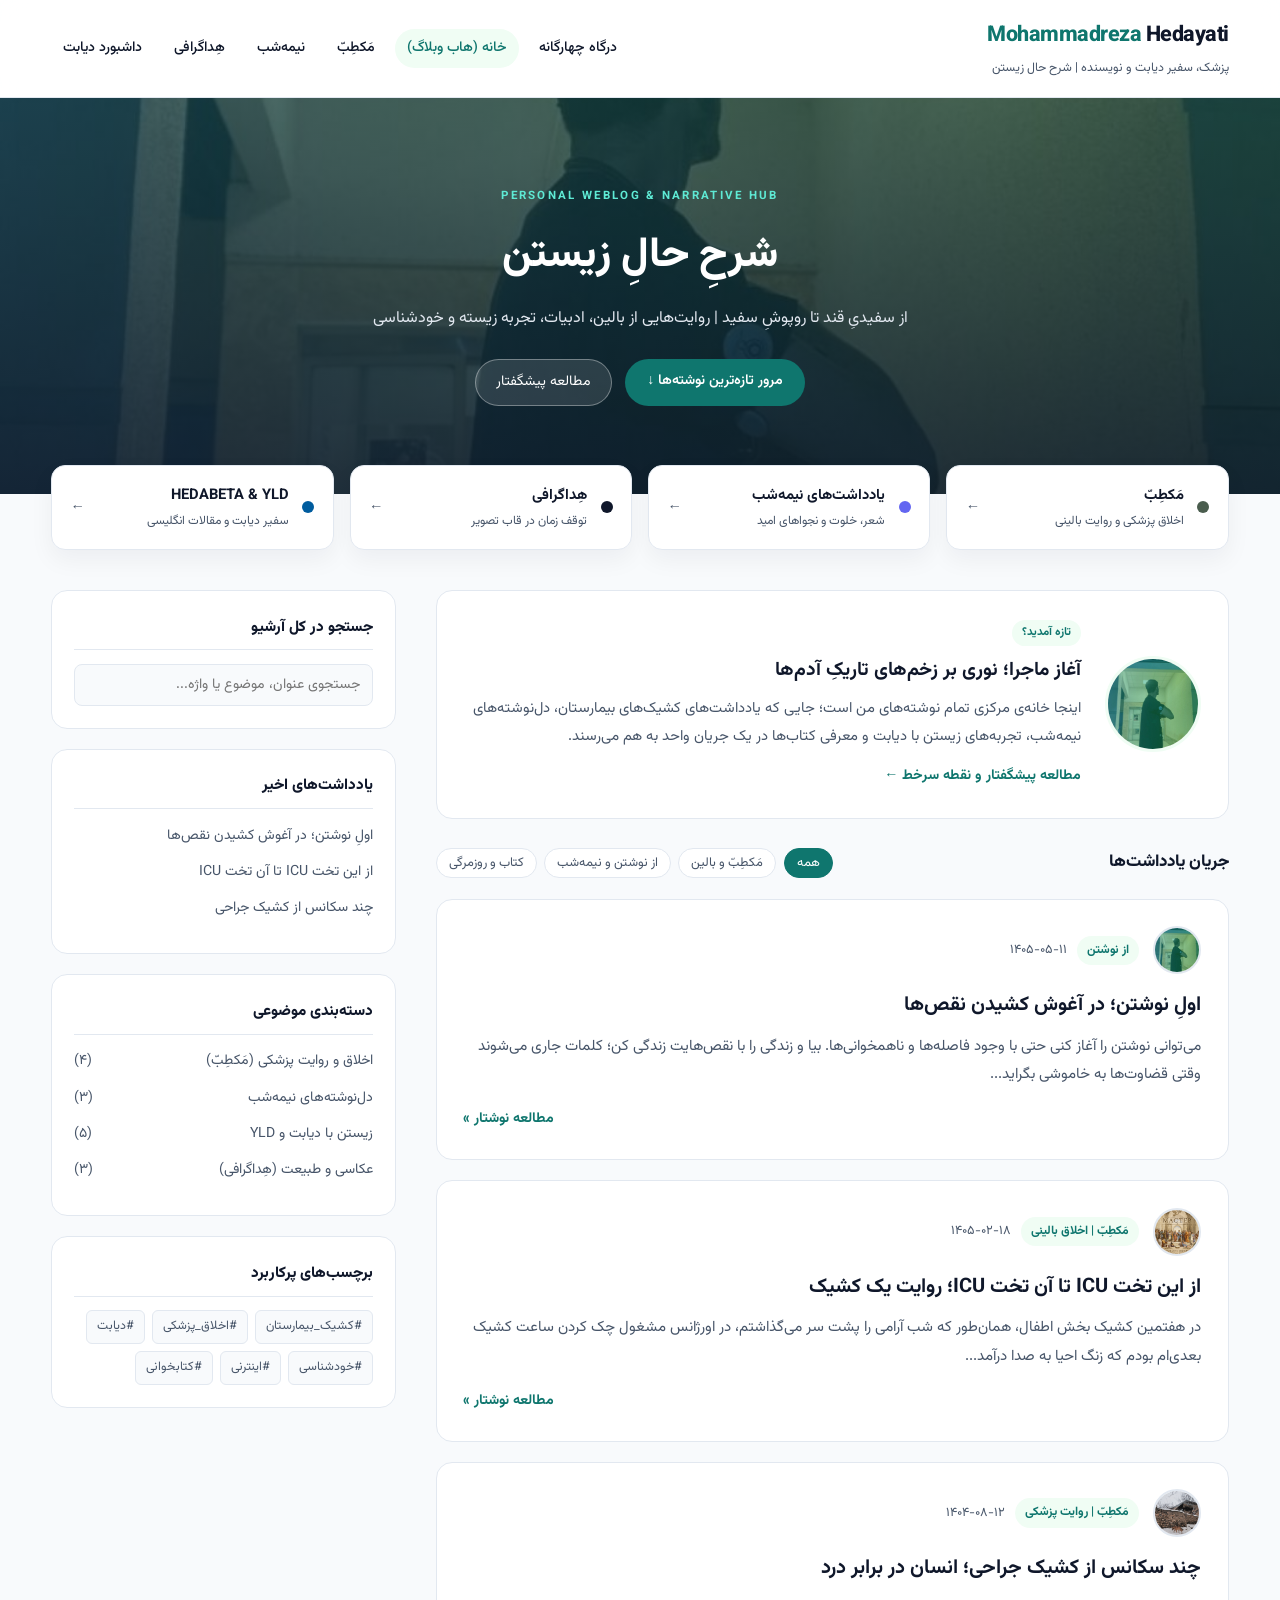
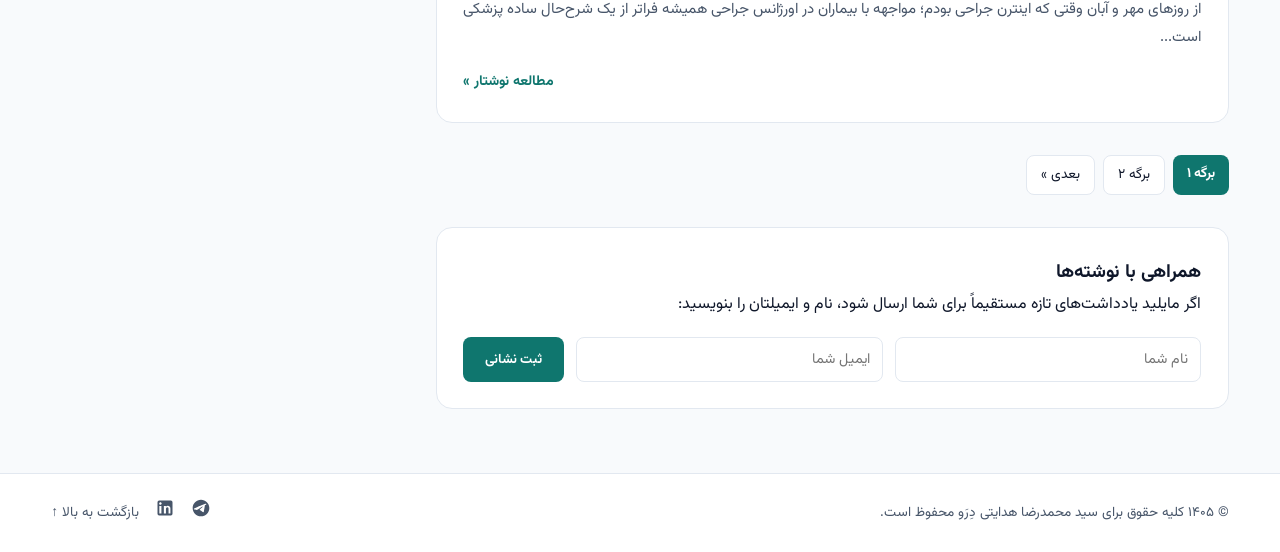
==== index.html @ 40d77ab1 "V.01 I hope this is gonna working ." ====
<!DOCTYPE html>
<html dir="rtl" lang="fa-IR">
<head>
  <meta charset="UTF-8">
  <meta name="viewport" content="width=device-width, initial-scale=1.0">
  <title>سید محمدرضا هدایتی دِرَو – وبلاگ شخصی و هاب نوشته‌ها</title>
  <link rel="stylesheet" href="index.css">
</head>
<body>

  <a href="#posts-section" class="skip-link">پرش به محتوای اصلی</a>

  <!-- هدر شیشه‌ای مینیمال -->
  <header class="site-header">
    <div class="container header-container">
      <div class="brand">
        <a href="index.html" class="brand-title">Mohammadreza <span>Hedayati</span></a>
        <span class="brand-subtitle">پزشک، سفیر دیابت و نویسنده | شرح حال زیستن</span>
      </div>
      <nav class="site-nav" aria-label="منوی اصلی">
        <a href="intro.html" class="nav-link">درگاه چهارگانه</a>
        <a href="index.html" class="nav-link active" aria-current="page">خانه (هاب وبلاگ)</a>
        <a href="macteb.html" class="nav-link">مَکطِبّ</a>
        <a href="midnight.html" class="nav-link">نیمه‌شب</a>
        <a href="hedagraphy.html" class="nav-link">هِداگرافی</a>
        <a href="Hedabeta.html" class="nav-link">داشبورد دیابت</a>
      </nav>
    </div>
  </header>

  <!-- بنر ورودی مینیمال و مدرن -->
  <section class="blog-hero">
    <div class="hero-overlay"></div>
    <div class="hero-content">
      <span class="hero-kicker">PERSONAL WEBLOG &amp; NARRATIVE HUB</span>
      <h1>شرحِ حالِ زیستن</h1>
      <p>از سفیدیِ قند تا روپوشِ سفید | روایت‌هایی از بالین، ادبیات، تجربه زیسته و خودشناسی</p>
      <div class="hero-actions">
        <a href="#posts-section" class="hero-scroll-btn">مرور تازه‌ترین نوشته‌ها ↓</a>
        <a href="post.html?id=1" class="hero-secondary-btn">مطالعه پیشگفتار</a>
      </div>
    </div>
  </section>

  <!-- نوار هاب چهارگانه (اتصال سریع به ۴ جهان محتوایی بدون خروج از حس وبلاگ) -->
  <section class="container hub-strip" aria-label="جهان‌های چهارگانه سایت">
    <a href="macteb.html" class="hub-card">
      <span class="hub-dot dot-olive"></span>
      <div>
        <strong>مَکطِبّ</strong>
        <p>اخلاق پزشکی و روایت بالینی</p>
      </div>
      <span class="hub-arrow">←</span>
    </a>

    <a href="midnight.html" class="hub-card">
      <span class="hub-dot dot-indigo"></span>
      <div>
        <strong>یادداشت‌های نیمه‌شب</strong>
        <p>شعر، خلوت و نجواهای امید</p>
      </div>
      <span class="hub-arrow">←</span>
    </a>

    <a href="hedagraphy.html" class="hub-card">
      <span class="hub-dot dot-dark"></span>
      <div>
        <strong>هِداگرافی</strong>
        <p>توقف زمان در قاب تصویر</p>
      </div>
      <span class="hub-arrow">←</span>
    </a>

    <a href="Hedabeta.html" class="hub-card">
      <span class="hub-dot dot-blue"></span>
      <div>
        <strong>HEDABETA &amp; YLD</strong>
        <p>سفیر دیابت و مقالات انگلیسی</p>
      </div>
      <span class="hub-arrow">←</span>
    </a>
  </section>

  <!-- چیدمان اصلی دوسطونی وبلاگ -->
  <div class="container main-layout" id="posts-section">

    <!-- ستون مطالب اصلی -->
    <main class="content-area">

      <!-- کارت خوش‌آمدگویی و پیشگفتار -->
      <section class="intro-card" id="home">
        <img src="img/Hedabeta1.jpg" alt="سید محمدرضا هدایتی دِرَو" class="profile-img" onerror="this.src='img/Hedabeta.jpg'">
        <div class="intro-text">
          <div class="intro-badge-row">
            <span class="welcome-pill">تازه آمدید؟</span>
          </div>
          <h2>آغاز ماجرا؛ نوری بر زخم‌های تاریکِ آدم‌ها</h2>
          <p>
            اینجا خانه‌ی مرکزی تمام نوشته‌های من است؛ جایی که یادداشت‌های کشیک‌های بیمارستان، دل‌نوشته‌های نیمه‌شب، تجربه‌های زیستن با دیابت و معرفی کتاب‌ها در یک جریان واحد به هم می‌رسند.
          </p>
          <a href="post.html?id=1" class="highlight-link">مطالعه پیشگفتار و نقطه سرخط ←</a>
        </div>
      </section>

      <!-- نوار فیلتر دسته‌بندی‌های وبلاگ -->
      <div class="feed-toolbar">
        <span class="feed-label">جریان یادداشت‌ها</span>
        <div class="feed-filters">
          <button class="filter-chip active" onclick="filterHomeFeed('all', this)">همه</button>
          <button class="filter-chip" onclick="filterHomeFeed('مَکطِبّ', this)">مَکطِبّ و بالین</button>
          <button class="filter-chip" onclick="filterHomeFeed('از نوشتن', this)">از نوشتن و نیمه‌شب</button>
          <button class="filter-chip" onclick="filterHomeFeed('کتاب', this)">کتاب و روزمرگی</button>
        </div>
      </div>

      <!-- جریان یادداشت‌ها (توسط js/index.js پر می‌شود) -->
      <section class="posts-feed" aria-label="فهرست یادداشت‌ها">
        <!-- محتوای پویا از index.js -->
      </section>

      <!-- صفحه‌بندی مینیمال -->
      <nav class="pagination" aria-label="صفحه‌بندی یادداشت‌ها">
        <span class="page-current" aria-current="page">برگه ۱</span>
        <a href="#posts-section" class="page-link">برگه ۲</a>
        <a href="#posts-section" class="page-link">بعدی »</a>
      </nav>

      <!-- بخش اشتراک خبرنامه -->
      <section class="newsletter-card" id="contact">
        <h3>همراهی با نوشته‌ها</h3>
        <p>اگر مایلید یادداشت‌های تازه مستقیماً برای شما ارسال شود، نام و ایمیلتان را بنویسید:</p>
        <form class="newsletter-form" onsubmit="event.preventDefault(); alert('با تشکر، نشانی شما با موفقیت ثبت شد!');">
          <input class="input-field" type="text" placeholder="نام شما" aria-label="نام شما" required>
          <input class="input-field" type="email" placeholder="ایمیل شما" aria-label="ایمیل شما" required>
          <button class="btn-submit" type="submit">ثبت نشانی</button>
        </form>
      </section>

    </main>

    <!-- ستون کناری (Sidebar) -->
    <aside class="sidebar" aria-label="ستون کناری">

      <div class="widget search-widget">
        <label for="search-input" class="widget-title">جستجو در کل آرشیو</label>
        <input type="search" id="search-input" placeholder="جستجوی عنوان، موضوع یا واژه..." class="search-input">
      </div>

      <div class="widget">
        <h4 class="widget-title">یادداشت‌های اخیر</h4>
        <ul class="widget-list">
          <li><a href="post.html?id=1">اولِ نوشتن؛ در آغوش کشیدن نقص‌ها</a></li>
          <li><a href="post.html?id=2">از این تخت ICU تا آن تخت ICU</a></li>
          <li><a href="post.html?id=3">چند سکانس از کشیک جراحی</a></li>
        </ul>
      </div>

      <div class="widget">
        <h4 class="widget-title">دسته‌بندی موضوعی</h4>
        <ul class="widget-list">
          <li><a href="macteb.html">اخلاق و روایت پزشکی (مَکطِبّ) <span>(۴)</span></a></li>
          <li><a href="midnight.html">دل‌نوشته‌های نیمه‌شب <span>(۳)</span></a></li>
          <li><a href="Hedabeta.html">زیستن با دیابت و YLD <span>(۵)</span></a></li>
          <li><a href="hedagraphy.html">عکاسی و طبیعت (هِداگرافی) <span>(۳)</span></a></li>
        </ul>
      </div>

      <div class="widget">
        <h4 class="widget-title">برچسب‌های پرکاربرد</h4>
        <div class="tags-cloud">
          <a href="#posts-section" class="tag-item">#کشیک_بیمارستان</a>
          <a href="#posts-section" class="tag-item">#اخلاق_پزشکی</a>
          <a href="#posts-section" class="tag-item">#دیابت</a>
          <a href="#posts-section" class="tag-item">#خودشناسی</a>
          <a href="#posts-section" class="tag-item">#اینترنی</a>
          <a href="#posts-section" class="tag-item">#کتابخوانی</a>
        </div>
      </div>

    </aside>

  </div>

  <!-- فوتر با آیکون‌های SVG -->
  <footer class="site-footer">
    <div class="container footer-content">
      <p>© ۱۴۰۵ کلیه حقوق برای سید محمدرضا هدایتی دِرَو محفوظ است.</p>
      <div class="footer-socials">
        <a href="https://t.me/Macteb" target="_blank" rel="noopener noreferrer" title="تلگرام">
          <svg width="20" height="20" viewBox="0 0 24 24" fill="currentColor"><path d="M12 2C6.48 2 2 6.48 2 12s4.48 10 10 10 10-4.48 10-10S17.52 2 12 2zm4.64 6.8c-.15 1.58-.8 5.42-1.13 7.19-.14.75-.42 1-.68 1.03-.58.05-1.02-.38-1.58-.75-.88-.58-1.38-.94-2.23-1.5-.99-.65-.35-1.01.22-1.59.15-.15 2.71-2.48 2.76-2.69.01-.03.01-.14-.07-.19-.08-.05-.19-.02-.27 0-.11.03-1.92 1.23-5.44 3.6-.51.35-.98.52-1.39.51-.46-.01-1.35-.26-2.01-.48-.81-.27-1.46-.42-1.4-.88.03-.24.37-.48 1.03-.74 4.04-1.76 6.74-2.92 8.09-3.48 3.85-1.6 4.64-1.88 5.17-1.89.11 0 .37.03.54.17.14.12.18.28.2.43.01.07.02.16.02.26z"/></svg>
        </a>
        <a href="https://www.linkedin.com/in/drsmrhd/" target="_blank" rel="noopener noreferrer" title="لینکدین">
          <svg width="20" height="20" viewBox="0 0 24 24" fill="currentColor"><path d="M19 3a2 2 0 0 1 2 2v14a2 2 0 0 1-2 2H5a2 2 0 0 1-2-2V5a2 2 0 0 1 2-2h14m-.5 15.5v-5.3a3.26 3.26 0 0 0-3.16-3.8c-1.1 0-1.8.5-2.2 1.1v-1h-2.5v9h2.5v-4.9c0-1.2.3-2.4 1.7-2.4 1.4 0 1.4 1.4 1.4 2.5v4.9h2.5M6.5 8.1c.8 0 1.5-.7 1.5-1.5S7.3 5 6.5 5 5 5.7 5 6.5 5.7 8.1 6.5 8.1m-1.3 10.4h2.5v-9H5.2v9z"/></svg>
        </a>
        <a href="#" class="back-to-top">بازگشت به بالا ↑</a>
      </div>
    </div>
  </footer>

  <script src="js/index.js"></script>
  <script>
    function filterHomeFeed(keyword, btn) {
      document.querySelectorAll('.filter-chip').forEach(c => c.classList.remove('active'));
      btn.classList.add('active');
      const searchInput = document.getElementById('search-input');
      if (searchInput) {
        searchInput.value = keyword === 'all' ? '' : keyword;
        searchInput.dispatchEvent(new Event('input'));
      }
    }
  </script>
</body>
</html>
---- index.css ----
@import url('https://fonts.googleapis.com/css2?family=Vazirmatn:wght@300;400;500;600;700;800&display=swap');

@font-face {
  font-family: 'VazirmatnLocal';
  src: url('fonts/Vazirmatn-Regular.ttf') format('truetype');
  font-display: swap;
}

:root {
  --bg-color: #F8FAFC;
  --surface-color: #FFFFFF;
  --text-main: #0F172A;
  --text-muted: #475569;
  --accent-teal: #0F766E;
  --accent-hover: #115E59;
  --border-subtle: #E2E8F0;
  --link-color: #0284C7;
  --radius-sm: 8px;
  --radius-md: 16px;
}

* {
  box-sizing: border-box;
  margin: 0;
  padding: 0;
}

html {
  scroll-behavior: smooth;
}

body {
  font-family: "Vazirmatn", "VazirmatnLocal", Tahoma, sans-serif;
  background-color: var(--bg-color);
  color: var(--text-main);
  line-height: 1.9;
  font-size: 16px;
  overflow-x: hidden;
}

.skip-link {
  position: absolute;
  top: -100px;
  right: 1rem;
  background: var(--accent-teal);
  color: #fff;
  padding: 8px 16px;
  border-radius: var(--radius-sm);
  z-index: 100;
}

.skip-link:focus {
  top: 1rem;
}

a {
  color: var(--link-color);
  text-decoration: none;
  transition: all 0.2s ease;
}

.container {
  width: 92%;
  max-width: 1180px;
  margin: 0 auto;
}

/* --- هدر شیشه‌ای مینیمال --- */
.site-header {
  background-color: rgba(255, 255, 255, 0.88);
  backdrop-filter: blur(12px);
  border-bottom: 1px solid var(--border-subtle);
  padding: 1rem 0;
  position: sticky;
  top: 0;
  z-index: 30;
}

.header-container {
  display: flex;
  justify-content: space-between;
  align-items: center;
  flex-wrap: wrap;
  gap: 1rem;
}

.brand {
  display: flex;
  flex-direction: column;
}

.brand-title {
  font-size: 1.35rem;
  font-weight: 800;
  color: var(--accent-teal);
  letter-spacing: -0.5px;
}

.brand-title span {
  color: var(--text-main);
}

.brand-subtitle {
  font-size: 0.78rem;
  color: var(--text-muted);
}

.site-nav {
  display: flex;
  flex-wrap: wrap;
  gap: 0.5rem;
}

.nav-link {
  color: var(--text-main);
  font-size: 0.88rem;
  font-weight: 500;
  padding: 6px 12px;
  border-radius: 999px;
}

.nav-link:hover,
.nav-link.active {
  color: var(--accent-teal);
  background-color: #F0FDF4;
}

/* --- بنر ورودی مینیمال --- */
.blog-hero {
  position: relative;
  width: 100%;
  height: 44vh;
  min-height: 310px;
  background-image: url('img/Hedabeta1.jpg'), url('img/Hedabeta.jpg');
  background-size: cover;
  background-position: center;
  display: flex;
  align-items: center;
  justify-content: center;
  text-align: center;
}

.hero-overlay {
  position: absolute;
  inset: 0;
  background: linear-gradient(180deg, rgba(15, 23, 42, 0.55) 0%, rgba(15, 23, 42, 0.86) 100%);
}

.hero-content {
  position: relative;
  z-index: 2;
  color: #ffffff;
  padding: 0 1.5rem;
  max-width: 740px;
}

.hero-kicker {
  font-size: 0.72rem;
  letter-spacing: 0.2em;
  color: #5EEAD4;
  display: block;
  margin-bottom: 0.5rem;
  font-weight: 700;
}

.hero-content h1 {
  font-size: clamp(1.9rem, 3.5vw, 2.6rem);
  font-weight: 800;
  margin-bottom: 0.6rem;
}

.hero-content p {
  font-size: 1rem;
  color: #E2E8F0;
  margin-bottom: 1.5rem;
}

.hero-actions {
  display: flex;
  justify-content: center;
  gap: 0.85rem;
  flex-wrap: wrap;
}

.hero-scroll-btn {
  padding: 9px 22px;
  background: var(--accent-teal);
  color: #ffffff;
  border-radius: 999px;
  font-size: 0.88rem;
  font-weight: 600;
}

.hero-scroll-btn:hover {
  background: var(--accent-hover);
  color: #fff;
}

.hero-secondary-btn {
  padding: 9px 20px;
  background: rgba(255, 255, 255, 0.12);
  border: 1px solid rgba(255, 255, 255, 0.35);
  color: #ffffff;
  border-radius: 999px;
  font-size: 0.88rem;
}

/* --- نوار هاب ۴ کاناله (Vibe Code Bento Strip) --- */
.hub-strip {
  display: grid;
  grid-template-columns: repeat(4, 1fr);
  gap: 1rem;
  margin-top: -1.8rem;
  position: relative;
  z-index: 10;
}

.hub-card {
  background: var(--surface-color);
  border: 1px solid var(--border-subtle);
  border-radius: 14px;
  padding: 1rem 1.15rem;
  display: flex;
  align-items: center;
  gap: 0.85rem;
  box-shadow: 0 10px 25px rgba(15, 23, 42, 0.05);
  transition: transform 0.25s ease, box-shadow 0.25s ease, border-color 0.25s ease;
  color: var(--text-main);
}

.hub-card:hover {
  transform: translateY(-4px);
  box-shadow: 0 16px 32px rgba(15, 23, 42, 0.09);
  border-color: var(--accent-teal);
}

.hub-dot {
  width: 12px;
  height: 12px;
  border-radius: 50%;
  flex-shrink: 0;
}

.dot-olive { background: #4A5D4E; }
.dot-indigo { background: #6366F1; }
.dot-dark { background: #0F172A; }
.dot-blue { background: #005C9E; }

.hub-card strong {
  font-size: 0.92rem;
  display: block;
}

.hub-card p {
  font-size: 0.76rem;
  color: var(--text-muted);
}

.hub-arrow {
  margin-right: auto;
  font-size: 0.9rem;
  color: var(--text-muted);
}

/* --- چیدمان دو ستونی اصلی --- */
.main-layout {
  display: grid;
  grid-template-columns: minmax(0, 2.3fr) minmax(280px, 1fr);
  gap: 2.5rem;
  margin-top: 2.5rem;
  margin-bottom: 4rem;
  align-items: start;
}

/* --- کارت پیشگفتار --- */
.intro-card {
  background: var(--surface-color);
  border: 1px solid var(--border-subtle);
  border-radius: var(--radius-md);
  padding: 1.65rem;
  margin-bottom: 1.75rem;
  display: flex;
  align-items: center;
  gap: 1.5rem;
}

.profile-img {
  width: 96px;
  height: 96px;
  border-radius: 50%;
  object-fit: cover;
  border: 3px solid #F0FDF4;
  flex-shrink: 0;
}

.welcome-pill {
  display: inline-block;
  font-size: 0.72rem;
  font-weight: 700;
  background: #F0FDF4;
  color: var(--accent-teal);
  padding: 2px 10px;
  border-radius: 999px;
  margin-bottom: 0.35rem;
}

.intro-text h2 {
  font-size: 1.2rem;
  color: var(--text-main);
  margin-bottom: 0.4rem;
}

.intro-text p {
  font-size: 0.92rem;
  color: var(--text-muted);
  margin-bottom: 0.65rem;
}

.highlight-link {
  font-size: 0.88rem;
  font-weight: 700;
  color: var(--accent-teal);
}

/* --- نوار ابزار فیلتر پست‌ها --- */
.feed-toolbar {
  display: flex;
  justify-content: space-between;
  align-items: center;
  flex-wrap: wrap;
  gap: 0.75rem;
  margin-bottom: 1.25rem;
}

.feed-label {
  font-size: 1.05rem;
  font-weight: 800;
  color: var(--text-main);
}

.feed-filters {
  display: flex;
  flex-wrap: wrap;
  gap: 0.45rem;
}

.filter-chip {
  background: var(--surface-color);
  border: 1px solid var(--border-subtle);
  color: var(--text-muted);
  padding: 4px 12px;
  border-radius: 999px;
  font-family: inherit;
  font-size: 0.8rem;
  cursor: pointer;
  transition: all 0.2s;
}

.filter-chip.active,
.filter-chip:hover {
  background: var(--accent-teal);
  color: #ffffff;
  border-color: var(--accent-teal);
}

/* --- کارت‌های پست --- */
.post-card {
  background: var(--surface-color);
  border: 1px solid var(--border-subtle);
  border-radius: var(--radius-md);
  padding: 1.65rem;
  margin-bottom: 1.25rem;
  transition: transform 0.2s ease, box-shadow 0.2s ease, border-color 0.2s ease;
}

.post-card:hover {
  transform: translateY(-2px);
  box-shadow: 0 12px 28px rgba(15, 23, 42, 0.05);
  border-color: #CBD5E1;
}

.post-header {
  display: flex;
  align-items: center;
  gap: 0.9rem;
  margin-bottom: 0.75rem;
}

.post-avatar {
  width: 48px;
  height: 48px;
  border-radius: 50%;
  object-fit: cover;
  border: 2px solid var(--border-subtle);
}

.post-meta {
  display: flex;
  align-items: center;
  gap: 0.65rem;
  flex-wrap: wrap;
}

.post-category {
  font-size: 0.76rem;
  background-color: #F0FDF4;
  color: var(--accent-teal);
  padding: 3px 10px;
  border-radius: 999px;
  font-weight: 700;
}

.post-date {
  font-size: 0.8rem;
  color: var(--text-muted);
}

.post-title {
  font-size: 1.25rem;
  margin-bottom: 0.55rem;
}

.post-title a {
  color: var(--text-main);
}

.post-title a:hover {
  color: var(--accent-teal);
}

.post-excerpt {
  color: var(--text-muted);
  font-size: 0.94rem;
  margin-bottom: 1rem;
}

.post-footer {
  display: flex;
  justify-content: flex-end;
}

.read-more {
  font-size: 0.88rem;
  font-weight: 700;
  color: var(--accent-teal);
}

/* --- سایدبار و ویجت‌ها --- */
.sidebar {
  display: flex;
  flex-direction: column;
  gap: 1.25rem;
  position: sticky;
  top: 5rem;
}

.widget {
  background: var(--surface-color);
  border: 1px solid var(--border-subtle);
  border-radius: var(--radius-md);
  padding: 1.35rem;
}

.widget-title {
  display: block;
  font-size: 0.95rem;
  color: var(--text-main);
  margin-bottom: 0.85rem;
  border-bottom: 1px solid var(--border-subtle);
  padding-bottom: 0.5rem;
  font-weight: 800;
}

.widget-list {
  list-style: none;
}

.widget-list li {
  margin-bottom: 0.6rem;
  font-size: 0.88rem;
}

.widget-list a {
  color: var(--text-muted);
  display: flex;
  justify-content: space-between;
}

.widget-list a:hover {
  color: var(--accent-teal);
}

.search-input {
  width: 100%;
  padding: 9px 12px;
  border: 1px solid var(--border-subtle);
  border-radius: var(--radius-sm);
  font-family: inherit;
  font-size: 0.88rem;
  background: var(--bg-color);
}

.tags-cloud {
  display: flex;
  flex-wrap: wrap;
  gap: 0.45rem;
}

.tag-item {
  font-size: 0.78rem;
  background: var(--bg-color);
  color: var(--text-muted);
  padding: 4px 10px;
  border-radius: 6px;
  border: 1px solid var(--border-subtle);
}

.tag-item:hover {
  border-color: var(--accent-teal);
  color: var(--accent-teal);
}

/* --- صفحه‌بندی، خبرنامه، تک‌پست و فوتر --- */
.pagination {
  display: flex;
  gap: 0.5rem;
  margin: 2rem 0;
}

.page-current,
.page-link {
  padding: 6px 14px;
  border-radius: var(--radius-sm);
  font-size: 0.86rem;
}

.page-current {
  background: var(--accent-teal);
  color: #fff;
  font-weight: 700;
}

.page-link {
  border: 1px solid var(--border-subtle);
  background: var(--surface-color);
  color: var(--text-main);
}

.newsletter-card,
.comments-section {
  background: var(--surface-color);
  border: 1px solid var(--border-subtle);
  border-radius: var(--radius-md);
  padding: 1.65rem;
  margin-top: 2rem;
}

.newsletter-form {
  display: flex;
  flex-wrap: wrap;
  gap: 0.75rem;
  margin-top: 1rem;
}

.input-field {
  flex: 1 1 200px;
  padding: 10px 12px;
  border: 1px solid var(--border-subtle);
  border-radius: var(--radius-sm);
  font-family: inherit;
  font-size: 0.9rem;
}

.btn-submit {
  background: var(--accent-teal);
  color: #fff;
  border: none;
  padding: 10px 22px;
  border-radius: var(--radius-sm);
  font-family: inherit;
  font-weight: 700;
  cursor: pointer;
}

.post-cover-image {
  width: 100%;
  max-height: 420px;
  object-fit: cover;
  border-radius: var(--radius-md);
  margin-bottom: 1.5rem;
}

.post-full-title {
  font-size: 1.75rem;
  color: var(--accent-teal);
  margin: 0.8rem 0;
}

.post-full-content {
  font-size: 1.05rem;
  line-height: 2.1;
  margin-top: 1.5rem;
  border-top: 1px solid var(--border-subtle);
  padding-top: 1.5rem;
}

.site-footer {
  border-top: 1px solid var(--border-subtle);
  background: var(--surface-color);
  padding: 1.5rem 0;
  font-size: 0.85rem;
  color: var(--text-muted);
}

.footer-content {
  display: flex;
  justify-content: space-between;
  align-items: center;
  flex-wrap: wrap;
  gap: 1rem;
}

.footer-socials {
  display: flex;
  align-items: center;
  gap: 1rem;
}

.footer-socials a {
  color: var(--text-muted);
}

.footer-socials a:hover {
  color: var(--accent-teal);
}

@media (max-width: 920px) {
  .hub-strip {
    grid-template-columns: 1fr 1fr;
    margin-top: 1rem;
  }
  .main-layout {
    grid-template-columns: 1fr;
  }
  .sidebar {
    position: static;
  }
}

@media (max-width: 560px) {
  .hub-strip {
    grid-template-columns: 1fr;
  }
  .intro-card {
    flex-direction: column;
    text-align: center;
  }
}
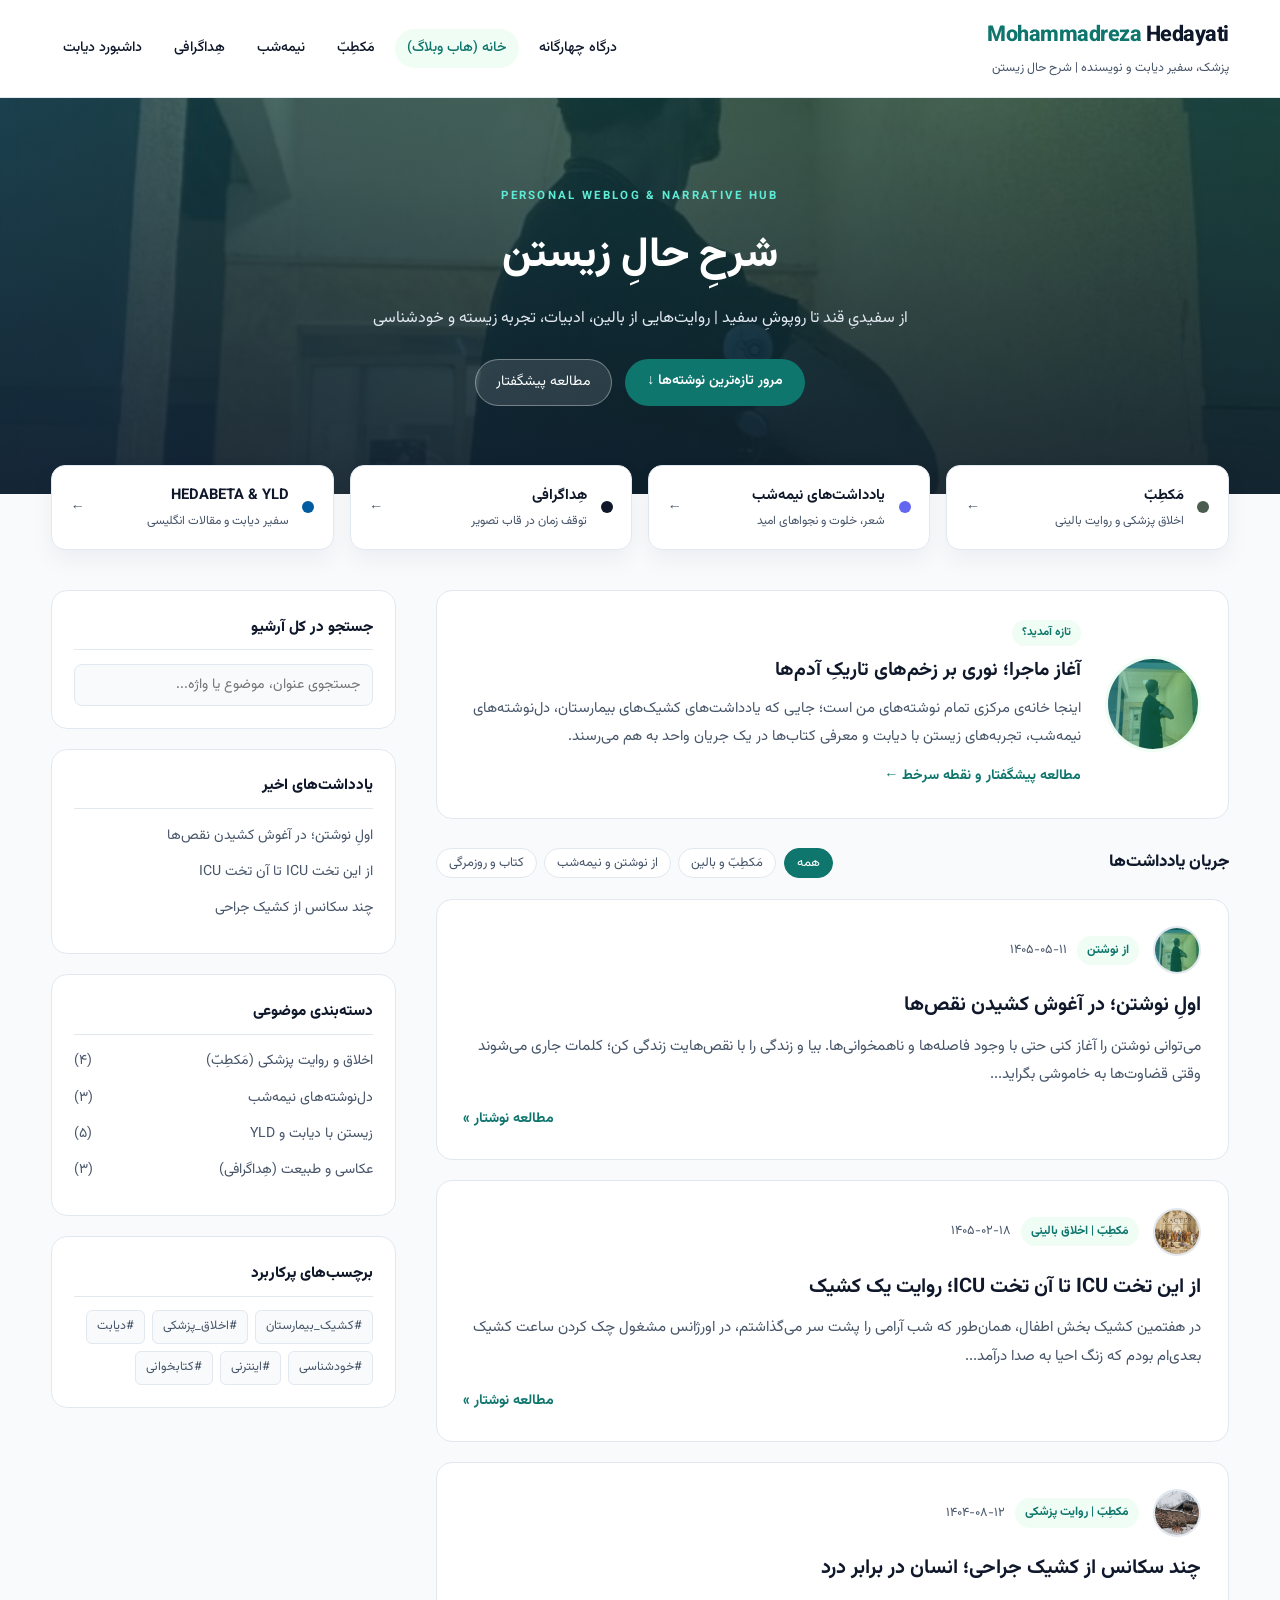
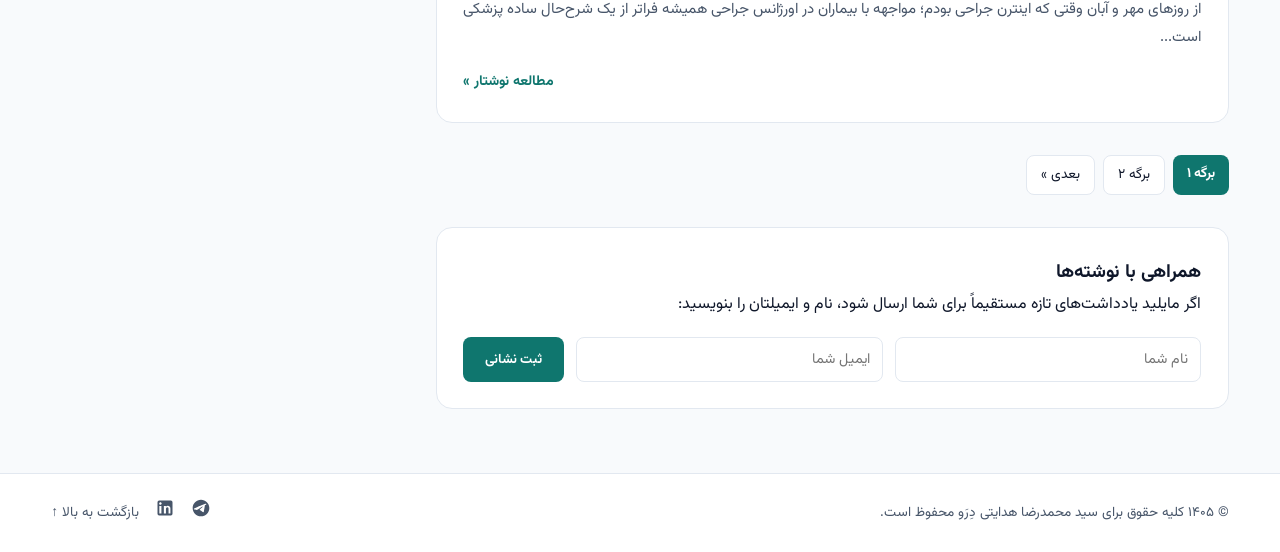
==== commit 553770c7: "Update index.html" ====
--- a/index.html
+++ b/index.html
@@ -23,7 +23,7 @@
         <a href="macteb.html" class="nav-link">مَکطِبّ</a>
         <a href="midnight.html" class="nav-link">نیمه‌شب</a>
         <a href="hedagraphy.html" class="nav-link">هِداگرافی</a>
-        <a href="Hedabeta.html" class="nav-link">داشبورد دیابت</a>
+        <a href="hedabeta.html" class="nav-link">داشبورد دیابت</a>
       </nav>
     </div>
   </header>
@@ -210,4 +210,4 @@
     }
   </script>
 </body>
-</html>+</html>
